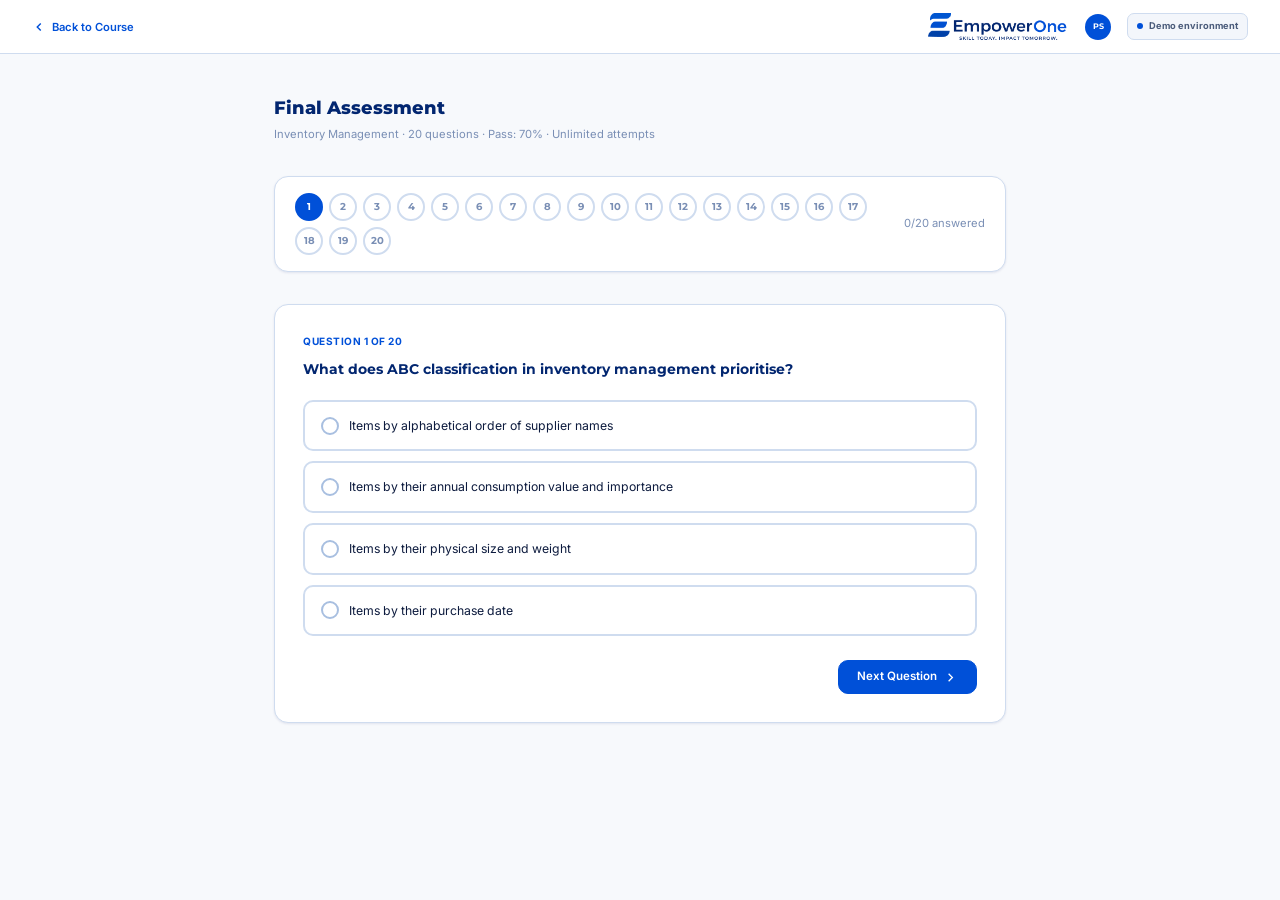
==== app/assessment.html @ 7cc4317b "Initial commit" ====
<!DOCTYPE html>
<html lang="en">
<head>
  <meta charset="UTF-8">
  <meta name="viewport" content="width=device-width, initial-scale=1.0">
  <title>Assessment — Inventory Management | EmpowerOne</title>
  <link rel="stylesheet" href="../styles/app.css">
  <style>
    .assess-shell{max-width:780px;margin:0 auto;padding:40px 24px}
    .assess-header{display:flex;align-items:center;justify-content:space-between;margin-bottom:32px}
    .assess-title{font-family:var(--fh);font-size:1.25rem;font-weight:800;color:var(--navy)}
    .assess-meta{font-size:.8rem;color:var(--tm);margin-top:4px}
    .assess-prog{display:flex;align-items:center;gap:12px;margin-bottom:32px;padding:16px 20px;background:#fff;border:1px solid var(--border);border-radius:var(--rad-lg);box-shadow:var(--sh1)}
    .q-dots{display:flex;gap:6px;flex-wrap:wrap;flex:1}
    .qdot{width:28px;height:28px;border-radius:50%;border:2px solid var(--border);font-size:.68rem;font-weight:700;display:flex;align-items:center;justify-content:center;cursor:pointer;transition:all .15s;font-family:var(--fh);color:var(--tm)}
    .qdot:hover{border-color:var(--blue);color:var(--blue)}
    .qdot.answered{background:var(--blue-pale);border-color:var(--blue);color:var(--blue)}
    .qdot.current{background:var(--blue);border-color:var(--blue);color:#fff}
    .qdot.correct{background:var(--suc-bg);border-color:var(--success);color:var(--success)}
    .qdot.wrong{background:var(--dan-bg);border-color:var(--danger);color:var(--danger)}
    .q-card{background:#fff;border:1px solid var(--border);border-radius:var(--rad-lg);padding:28px;box-shadow:var(--sh1);margin-bottom:20px}
    .q-num{font-size:.72rem;font-weight:700;text-transform:uppercase;letter-spacing:.5px;color:var(--blue);margin-bottom:10px}
    .q-text{font-family:var(--fh);font-size:1.025rem;font-weight:700;color:var(--navy);line-height:1.45;margin-bottom:20px}
    .q-opts{display:flex;flex-direction:column;gap:10px}
    .q-actions{display:flex;justify-content:space-between;align-items:center;margin-top:24px}
    .result-card{background:#fff;border:1px solid var(--border);border-radius:20px;padding:48px;text-align:center;box-shadow:var(--sh2);max-width:520px;margin:0 auto}
    .result-score-circle{width:120px;height:120px;position:relative;margin:0 auto 24px}
    .result-score-circle svg{transform:rotate(-90deg)}
    .score-val{position:absolute;inset:0;display:flex;align-items:center;justify-content:center;flex-direction:column}
    .score-num{font-family:var(--fh);font-size:2.25rem;font-weight:800;line-height:1}
    .score-lbl{font-size:.7rem;color:var(--tm);font-weight:500}
    .result-badges{display:flex;justify-content:center;gap:16px;flex-wrap:wrap;margin:24px 0}
    .rb{padding:12px 20px;border-radius:var(--rad);text-align:center;min-width:120px}
    .rb-val{font-family:var(--fh);font-size:1.25rem;font-weight:800;margin-bottom:4px}
    .rb-lbl{font-size:.72rem;color:var(--ts);font-weight:500}
  </style>
</head>
<body style="background:var(--bg)">
<div id="topbar-assess" style="height:54px;background:#fff;border-bottom:1px solid var(--border);display:flex;align-items:center;padding:0 32px;gap:16px;position:sticky;top:0;z-index:100">
  <button onclick="window.location.href='learning-screen.html'" style="background:none;border:none;cursor:pointer;display:flex;align-items:center;gap:6px;font-size:.8rem;color:var(--blue);font-weight:600;font-family:var(--fb)">
    <svg width="14" height="14" viewBox="0 0 24 24" fill="none" stroke="currentColor" stroke-width="2.5"><polyline points="15 18 9 12 15 6"/></svg>
    Back to Course
  </button>
  <img src="../Images and Files/LOGO PNG.png" alt="EmpowerOne" style="height:28px;margin-left:auto">
  <div class="av av-sm" style="background:#0050D8">RK</div>
</div>

<!-- QUIZ SCREEN -->
<div id="quiz-screen">
<div class="assess-shell">
  <div class="assess-header">
    <div>
      <div class="assess-title">Final Assessment</div>
      <div class="assess-meta">Inventory Management · 20 questions · Pass: 70% · Unlimited attempts</div>
    </div>
  </div>

  <!-- Question Progress Dots -->
  <div class="assess-prog">
    <div class="q-dots" id="q-dots"></div>
    <div style="font-size:.8rem;color:var(--tm);white-space:nowrap;margin-left:12px">
      <span id="answered-count">0</span>/20 answered
    </div>
  </div>

  <!-- Question Card -->
  <div class="q-card">
    <div class="q-num" id="q-num">Question 1 of 20</div>
    <div class="q-text" id="q-text">Loading question...</div>
    <div class="q-opts" id="q-opts"></div>
    <div class="q-actions">
      <button class="btn btn-secondary" id="prev-btn" onclick="prevQ()" style="display:none">
        <svg width="14" height="14" viewBox="0 0 24 24" fill="none" stroke="currentColor" stroke-width="2"><polyline points="15 18 9 12 15 6"/></svg>
        Previous
      </button>
      <span></span>
      <button class="btn btn-primary" id="next-btn" onclick="nextQ()">
        Next Question
        <svg width="14" height="14" viewBox="0 0 24 24" fill="none" stroke="currentColor" stroke-width="2"><polyline points="9 18 15 12 9 6"/></svg>
      </button>
    </div>
  </div>

  <div style="display:flex;justify-content:center">
    <button class="btn btn-success btn-lg" onclick="submitAssessment()" id="submit-btn" style="display:none">
      Submit Assessment
      <svg width="16" height="16" viewBox="0 0 24 24" fill="none" stroke="currentColor" stroke-width="2"><path d="M22 2L11 13"/><path d="M22 2L15 22 11 13 2 9l20-7z"/></svg>
    </button>
  </div>
</div>
</div>

<!-- RESULT SCREEN -->
<div id="result-screen" style="display:none;padding:40px 24px">
  <div class="result-card">
    <div id="result-icon"></div>
    <div class="result-score-circle">
      <svg width="120" height="120" viewBox="0 0 120 120">
        <circle cx="60" cy="60" r="50" fill="none" stroke="var(--border)" stroke-width="10"/>
        <circle id="score-ring" cx="60" cy="60" r="50" fill="none" stroke-width="10" stroke-dasharray="314" stroke-dashoffset="94" stroke-linecap="round"/>
      </svg>
      <div class="score-val">
        <span class="score-num" id="score-num">84%</span>
        <span class="score-lbl">Score</span>
      </div>
    </div>
    <div id="result-title" style="font-family:var(--fh);font-size:1.5rem;font-weight:800;margin-bottom:8px"></div>
    <p id="attempt-number" class="fs-xs t-tm"></p>
    <p id="result-msg"></p>
    <div class="result-badges">
      <div class="rb" style="background:var(--blue-pale)">
        <div class="rb-val t-blue" id="res-correct">17/20</div>
        <div class="rb-lbl">Correct</div>
      </div>
      <div class="rb" style="background:var(--dan-bg)">
        <div class="rb-val t-danger" id="res-wrong">3/20</div>
        <div class="rb-lbl">Incorrect</div>
      </div>
      <div class="rb" style="background:var(--suc-bg)">
        <div class="rb-val t-success">70%</div>
        <div class="rb-lbl">Pass Mark</div>
      </div>
    </div>
    <div style="display:flex;gap:12px;justify-content:center;flex-wrap:wrap;margin-top:8px">
      <button class="btn btn-secondary" onclick="retakeAssessment()">Retake Assessment</button>
      <button class="btn btn-primary" onclick="window.location.href='learner-dashboard.html'">
        Back to Dashboard
        <svg width="14" height="14" viewBox="0 0 24 24" fill="none" stroke="currentColor" stroke-width="2"><polyline points="9 18 15 12 9 6"/></svg>
      </button>
    </div>
  </div>
</div>

<script src="../js/demo-store.js"></script>
<script>
const learnerId = sessionStorage.getItem('empowerone.demoUserId') || 'user-learner';
const learningStorageKey = `empowerone.inventory.learning.${learnerId}`;
const questions = [
  { q: "What does ABC classification in inventory management prioritise?", opts: ["Items by alphabetical order of supplier names", "Items by their annual consumption value and importance", "Items by their physical size and weight", "Items by their purchase date"], ans: 1 },
  { q: "Which inventory method ensures that goods received first are used or shipped first?", opts: ["LIFO (Last In First Out)", "FEFO (First Expired First Out)", "FIFO (First In First Out)", "Random allocation"], ans: 2 },
  { q: "What is cycle counting in warehouse management?", opts: ["Counting all inventory once a year", "Counting inventory items in rotation throughout the year", "Counting items only when a discrepancy is reported", "Counting items when a new batch arrives"], ans: 1 },
  { q: "In ABC analysis, which category typically represents the highest value but fewest items?", opts: ["Category C", "Category B", "Category A", "Category D"], ans: 2 },
  { q: "What is the primary purpose of safety stock in inventory management?", opts: ["To increase revenue by holding more goods", "To protect against stockouts due to demand variability or supply delays", "To reduce storage costs", "To comply with FIFO requirements"], ans: 1 },
  { q: "Which metric measures the number of times inventory is sold and replaced in a given period?", opts: ["Stock turnover ratio", "Lead time", "Reorder point", "Economic order quantity"], ans: 0 },
  { q: "FEFO is most critical in which type of industry?", opts: ["Automotive manufacturing", "Software development", "Food processing and pharmaceuticals", "Heavy machinery"], ans: 2 },
  { q: "What does 'lead time' refer to in inventory management?", opts: ["Time taken to deliver to the customer", "Time between placing an order and receiving it", "Time to count inventory", "Time to process a sales invoice"], ans: 1 },
  { q: "Which of the following is NOT a typical goal of inventory management?", opts: ["Minimising stockouts", "Reducing holding costs", "Maximising warehouse space usage", "Ensuring on-time delivery"], ans: 2 },
  { q: "What is the Economic Order Quantity (EOQ) model used for?", opts: ["Determining the optimal number of suppliers", "Finding the ideal order size to minimise total inventory costs", "Scheduling production runs", "Calculating warehouse capacity"], ans: 1 },
  { q: "In a manufacturing context, 'dead stock' refers to:", opts: ["Items that have been discontinued from production", "Inventory that has not moved or sold in a defined period", "Damaged goods in transit", "Stock reserved for export"], ans: 1 },
  { q: "Which document is used to record goods received from a supplier?", opts: ["Purchase Order (PO)", "Sales Invoice", "Goods Receipt Note (GRN)", "Bill of Lading"], ans: 2 },
  { q: "The '5S' methodology in a warehouse primarily helps with:", opts: ["Financial reporting", "Workplace organisation and efficiency", "Supplier evaluation", "Customer relationship management"], ans: 1 },
  { q: "What triggers a reorder in a reorder point (ROP) system?", opts: ["When stock expires", "When inventory level falls to a predefined minimum quantity", "When a customer complaint is received", "At the end of each financial quarter"], ans: 1 },
  { q: "Which of the following is a consequence of overstocking?", opts: ["Frequent stockouts", "Higher holding and obsolescence costs", "Lower supplier reliability", "Reduced order fulfilment speed"], ans: 1 },
  { q: "In an ERP system, a stock keeping unit (SKU) is used to:", opts: ["Track individual inventory items uniquely", "Calculate employee attendance", "Generate customer invoices", "Monitor production downtime"], ans: 0 },
  { q: "What is 'consignment stock' in supply chain management?", opts: ["Stock owned by the buyer but stored at the supplier's facility", "Stock owned by the supplier but stored at the buyer's facility", "Stock held at a government warehouse", "Stock damaged and awaiting disposal"], ans: 1 },
  { q: "Which of the following best describes a Kanban system?", opts: ["A financial planning tool", "A visual pull-based inventory replenishment system", "A supplier evaluation framework", "An ERP module for HR management"], ans: 1 },
  { q: "When carrying out a stock count, which practice is considered best?", opts: ["Counting during peak production hours", "Counting without reference to existing records first", "Using only digital systems without physical verification", "Counting only high-value items"], ans: 1 },
  { q: "What is the main benefit of an automated inventory management system over manual methods?", opts: ["It eliminates the need for warehouse staff", "It provides real-time visibility, reduces errors, and speeds up operations", "It requires no internet connectivity", "It works independently of supplier relationships"], ans: 1 }
];

let currentQ = 0;
let answers = new Array(20).fill(null);
let timerSecs = 1967;

// Build dots
const dotsEl = document.getElementById('q-dots');
questions.forEach((_, i) => {
  const d = document.createElement('div');
  d.className = 'qdot' + (i === 0 ? ' current' : '');
  d.textContent = i + 1;
  d.onclick = () => goToQ(i);
  dotsEl.appendChild(d);
});

function renderQ() {
  const q = questions[currentQ];
  document.getElementById('q-num').textContent = `Question ${currentQ+1} of ${questions.length}`;
  document.getElementById('q-text').textContent = q.q;
  const opts = document.getElementById('q-opts');
  opts.innerHTML = '';
  q.opts.forEach((opt, i) => {
    const el = document.createElement('div');
    el.className = 'mcq-opt' + (answers[currentQ] === i ? ' sel' : '');
    el.innerHTML = `<div class="mcq-radio"></div><span>${opt}</span>`;
    el.onclick = () => selectOpt(i);
    opts.appendChild(el);
  });
  // Dots
  document.querySelectorAll('.qdot').forEach((d, i) => {
    d.className = 'qdot';
    if (answers[i] !== null) d.classList.add('answered');
    if (i === currentQ) d.classList.add('current');
  });
  document.getElementById('prev-btn').style.display = currentQ > 0 ? '' : 'none';
  document.getElementById('next-btn').textContent = currentQ < questions.length - 1 ? 'Next Question' : 'Review Answers';
  document.getElementById('next-btn').innerHTML = currentQ < questions.length - 1
    ? 'Next Question <svg width="14" height="14" viewBox="0 0 24 24" fill="none" stroke="currentColor" stroke-width="2"><polyline points="9 18 15 12 9 6"/></svg>'
    : 'Review Answers <svg width="14" height="14" viewBox="0 0 24 24" fill="none" stroke="currentColor" stroke-width="2"><polyline points="9 18 15 12 9 6"/></svg>';
  const answered = answers.filter(a => a !== null).length;
  document.getElementById('answered-count').textContent = answered;
  document.getElementById('submit-btn').style.display = answered === questions.length ? 'inline-flex' : 'none';
}

function selectOpt(i) {
  answers[currentQ] = i;
  renderQ();
}

function nextQ() {
  if (currentQ < questions.length - 1) { currentQ++; renderQ(); }
}
function prevQ() {
  if (currentQ > 0) { currentQ--; renderQ(); }
}
function goToQ(i) { currentQ = i; renderQ(); }

function submitAssessment() {
  let learningState;
  try { learningState = JSON.parse(localStorage.getItem(learningStorageKey) || '{}'); }
  catch (error) { learningState = {}; }
  if (!Array.isArray(learningState.completed) || learningState.completed.length < 27) {
    alert('Complete all required course content before submitting the final assessment.');
    return;
  }
  let correct = 0;
  answers.forEach((a, i) => { if (a === questions[i].ans) correct++; });
  const pct = Math.round((correct / questions.length) * 100);
  const passed = pct >= 70;
  let attemptRecord;
  try {
    attemptRecord=EmpowerOneData.submitAttempt(learnerId,'inventory-management',correct,questions.length);
  } catch(error) {
    document.getElementById('quiz-screen').insertAdjacentHTML('afterbegin',`<div class="alert alert-warn assessment-error" role="alert">${error.message.replace(/[&<>"']/g,char=>({'&':'&amp;','<':'&lt;','>':'&gt;','"':'&quot;',"'":'&#39;'}[char]))}</div>`);
    return;
  }
  learningState.assessmentPassed = Boolean(learningState.assessmentPassed || attemptRecord.passed);
  learningState.bestScore = Math.max(Number(learningState.bestScore) || 0, pct);
  localStorage.setItem(learningStorageKey, JSON.stringify(learningState));
  document.getElementById('quiz-screen').style.display = 'none';
  document.getElementById('result-screen').style.display = 'block';
  document.getElementById('score-num').textContent = pct + '%';
  const ring = document.getElementById('score-ring');
  const circumference = 314;
  const offset = circumference - (circumference * pct / 100);
  ring.style.strokeDashoffset = offset;
  ring.style.stroke = passed ? 'var(--success)' : 'var(--danger)';
  const iconEl = document.getElementById('result-icon');
  if (passed) {
    iconEl.innerHTML = `<div style="width:72px;height:72px;border-radius:50%;background:var(--suc-bg);display:flex;align-items:center;justify-content:center;margin:0 auto 16px"><svg width="32" height="32" viewBox="0 0 24 24" fill="none" stroke="var(--success)" stroke-width="2.5"><path d="M20 6L9 17l-5-5"/></svg></div>`;
    document.getElementById('result-title').textContent = 'Assessment Passed!';
    document.getElementById('result-title').style.color = 'var(--success)';
    document.getElementById('result-msg').textContent = `Excellent work! You scored ${pct}% and have completed the Inventory Management course. Your completion has been recorded.`;
  } else {
    iconEl.innerHTML = `<div style="width:72px;height:72px;border-radius:50%;background:var(--dan-bg);display:flex;align-items:center;justify-content:center;margin:0 auto 16px"><svg width="32" height="32" viewBox="0 0 24 24" fill="none" stroke="var(--danger)" stroke-width="2.5"><line x1="18" y1="6" x2="6" y2="18"/><line x1="6" y1="6" x2="18" y2="18"/></svg></div>`;
    document.getElementById('result-title').textContent = 'Not Passed';
    document.getElementById('result-title').style.color = 'var(--danger)';
    document.getElementById('result-msg').textContent = `You scored ${pct}%, just below the 70% pass mark. Don't worry — you have unlimited attempts. Review the course and try again.`;
  }
  document.getElementById('res-correct').textContent = correct + '/' + questions.length;
  document.getElementById('res-wrong').textContent = (questions.length - correct) + '/' + questions.length;
  document.getElementById('attempt-number').textContent = `Attempt ${attemptRecord.attemptNumber} · Unlimited attempts`;
}

function retakeAssessment() {
  answers = new Array(20).fill(null);
  currentQ = 0;
  timerSecs = 1967;
  document.getElementById('quiz-screen').style.display = 'block';
  document.getElementById('result-screen').style.display = 'none';
  renderQ();
}

renderQ();
</script>
</body>
</html>
---- styles/app.css ----
﻿@import url("https://fonts.googleapis.com/css2?family=Montserrat:wght@400;500;600;700;800&family=Inter:wght@300;400;500;600;700&display=swap");
*,*::before,*::after{box-sizing:border-box;margin:0;padding:0}
:root{--navy:#022670;--blue:#0050D8;--blue-lt:#3B78FF;--blue-pale:#E8F0FE;--bg:#F7F9FC;--surface:#F3F6FB;--border:#CFDCEF;--border-s:#A8BFE0;--tp:#0D1B3E;--ts:#4A5B7A;--tm:#7A8FB5;--tl:#A8BACF;--white:#fff;--success:#0D7A4E;--suc-bg:#E6F6F0;--warn:#A05C00;--warn-bg:#FEF3E2;--danger:#C41A1A;--dan-bg:#FDEAEA;--sw:240px;--fh:'Montserrat',sans-serif;--fb:'Inter',sans-serif;--rad:10px;--rad-lg:14px;--s1:4px;--s2:8px;--s3:12px;--s4:16px;--s5:20px;--s6:24px;--s8:32px;--sh1:0 1px 3px rgba(2,38,112,.06),0 1px 2px rgba(2,38,112,.04);--sh2:0 4px 12px rgba(2,38,112,.08),0 2px 4px rgba(2,38,112,.04);--sh3:0 10px 30px rgba(2,38,112,.12)}
html{font-size:14px}
body{font-family:var(--fb);background:var(--bg);color:var(--tp);line-height:1.6;-webkit-font-smoothing:antialiased}
h1,h2,h3,h4,h5{font-family:var(--fh);color:var(--navy);line-height:1.2}
h1{font-size:1.75rem;font-weight:700}
h2{font-size:1.375rem;font-weight:700}
h3{font-size:1.15rem;font-weight:700}
h4{font-size:1rem;font-weight:600}
h5{font-size:.875rem;font-weight:600}
p{color:var(--ts);font-size:.875rem}
a{color:var(--blue);text-decoration:none}
ul{list-style:none}
img{max-width:100%;display:block}
::-webkit-scrollbar{width:5px;height:5px}
::-webkit-scrollbar-track{background:var(--surface)}
::-webkit-scrollbar-thumb{background:var(--border-s);border-radius:3px}

/* SHELL */
.shell{display:flex;min-height:100vh}
.sidebar{width:var(--sw);background:var(--white);border-right:1px solid var(--border);display:flex;flex-direction:column;position:fixed;top:0;left:0;bottom:0;z-index:100}
.sidebar-logo{padding:18px 20px;border-bottom:1px solid var(--border);display:flex;align-items:center}
.sidebar-logo img{height:32px}
.snav{flex:1;padding:8px 0;overflow-y:auto}
.snav-section{font-size:.6rem;font-weight:700;text-transform:uppercase;letter-spacing:1px;color:var(--tm);padding:16px 20px 6px;margin-top:8px}
.snav-item{display:flex;align-items:center;gap:10px;padding:9px 20px;color:var(--ts);font-size:.825rem;font-weight:500;cursor:pointer;transition:all .15s;position:relative;text-decoration:none}
.snav-item svg{width:16px;height:16px;flex-shrink:0;opacity:.7}
.snav-item:hover{background:var(--surface);color:var(--navy)}
.snav-item:hover svg{opacity:1}
.snav-item.active{background:var(--blue-pale);color:var(--blue);font-weight:600}
.snav-item.active svg{opacity:1}
.snav-item.active::before{content:'';position:absolute;left:0;top:0;bottom:0;width:3px;background:var(--blue);border-radius:0 3px 3px 0}
.snav-badge{margin-left:auto;background:var(--blue);color:#fff;font-size:.6rem;font-weight:700;padding:2px 6px;border-radius:999px;min-width:18px;text-align:center}
.sidebar-foot{padding:12px 16px;border-top:1px solid var(--border)}
.suser{display:flex;align-items:center;gap:10px;padding:8px;border-radius:var(--rad);cursor:pointer;transition:background .15s}
.suser:hover{background:var(--surface)}
.suser-info{flex:1;min-width:0}
.suser-name{font-size:.8rem;font-weight:600;color:var(--tp);white-space:nowrap;overflow:hidden;text-overflow:ellipsis}
.suser-role{font-size:.7rem;color:var(--tm)}
.av{display:flex;align-items:center;justify-content:center;border-radius:50%;background:var(--blue);color:#fff;font-weight:700;font-family:var(--fh);flex-shrink:0}
.av-md{width:34px;height:34px;font-size:.72rem}
.av-lg{width:44px;height:44px;font-size:.9rem}
.av-sm{width:26px;height:26px;font-size:.6rem}

/* TOPBAR */
.topbar{height:58px;background:var(--white);border-bottom:1px solid var(--border);display:flex;align-items:center;justify-content:space-between;padding:0 var(--s8);position:sticky;top:0;z-index:50;min-width:0}
.tb-left{display:flex;align-items:center;gap:12px}
.tb-right{display:flex;align-items:center;gap:8px}
.topbar .tb-right{position:relative}
.command-search-icon{position:absolute;left:10px;top:50%;transform:translateY(-50%);width:14px;height:14px;color:var(--tm);pointer-events:none}
.breadcrumb{display:flex;align-items:center;gap:6px;font-size:.82rem;color:var(--tm)}
.breadcrumb .sep{color:var(--tl)}
.breadcrumb .cur{color:var(--tp);font-weight:500}
.tb-search{position:relative}
.tb-search input{background:var(--surface);border:1px solid var(--border);border-radius:999px;padding:6px 14px 6px 34px;font-size:.82rem;width:200px;outline:none;transition:all .15s;font-family:var(--fb);color:var(--tp)}
.tb-search input:focus{width:260px;border-color:var(--blue);background:#fff}
.tb-search svg{position:absolute;left:10px;top:50%;transform:translateY(-50%);color:var(--tm);pointer-events:none;width:14px;height:14px}
.icon-btn{background:none;border:none;cursor:pointer;padding:7px;color:var(--ts);border-radius:var(--rad);transition:background .15s;display:flex;align-items:center;position:relative}
.icon-btn:hover{background:var(--surface)}
.notif-dot{position:absolute;top:5px;right:5px;width:7px;height:7px;background:var(--danger);border-radius:50%;border:2px solid #fff}

/* MAIN */
.main{margin-left:var(--sw);flex:1;min-width:0;display:flex;flex-direction:column}
.page{padding:var(--s8);flex:1;min-width:0}

/* PAGE HEADER */
.ph{display:flex;align-items:flex-start;justify-content:space-between;margin-bottom:var(--s8);gap:16px}
.ph-left h1{margin-bottom:4px}
.ph-left p{font-size:.82rem;color:var(--tm)}
.ph-right{display:flex;gap:10px;align-items:center;flex-shrink:0}

/* BUTTONS */
.btn{display:inline-flex;align-items:center;justify-content:center;gap:6px;font-family:var(--fb);font-size:.825rem;font-weight:600;padding:7px 18px;border-radius:var(--rad);border:1.5px solid transparent;cursor:pointer;transition:all .15s;line-height:1;white-space:nowrap;min-height:34px}
.btn-primary{background:var(--blue);color:#fff;border-color:var(--blue)}
.btn-primary:hover{background:#003FB5;box-shadow:0 4px 12px rgba(0,80,216,.3)}
.btn-secondary{background:#fff;color:var(--tp);border-color:var(--border-s)}
.btn-secondary:hover{border-color:var(--blue);color:var(--blue);background:var(--blue-pale)}
.btn-ghost{background:transparent;color:var(--blue);border-color:transparent}
.btn-ghost:hover{background:var(--blue-pale)}
.btn-danger{background:var(--danger);color:#fff;border-color:var(--danger)}
.btn-danger:hover{background:#A01515}
.btn-success{background:var(--success);color:#fff;border-color:var(--success)}
.btn-sm{padding:5px 12px;font-size:.78rem;min-height:28px}
.btn-lg{padding:10px 24px;font-size:.925rem;min-height:42px;border-radius:10px}
.btn:disabled{opacity:.45;cursor:not-allowed}
.btn svg{width:15px;height:15px}

/* CARDS */
.card{background:#fff;border:1px solid var(--border);border-radius:var(--rad-lg);padding:var(--s6);box-shadow:var(--sh1)}
.card-header{display:flex;align-items:center;justify-content:space-between;margin-bottom:var(--s5)}
.card-title{font-family:var(--fh);font-size:.9rem;font-weight:700;color:var(--navy)}

/* KPI */
.kpi-grid{display:grid;grid-template-columns:repeat(4,1fr);gap:var(--s5)}
.kpi{background:#fff;border:1px solid var(--border);border-radius:var(--rad-lg);padding:var(--s5) var(--s6);box-shadow:var(--sh1);transition:box-shadow .15s,transform .15s}
.kpi:hover{box-shadow:var(--sh2);transform:translateY(-1px)}
.kpi-icon{width:40px;height:40px;border-radius:var(--rad);display:flex;align-items:center;justify-content:center;margin-bottom:var(--s4);flex-shrink:0}
.ki-blue{background:var(--blue-pale);color:var(--blue)}
.ki-navy{background:#E8EDF9;color:var(--navy)}
.ki-green{background:var(--suc-bg);color:var(--success)}
.ki-warn{background:var(--warn-bg);color:var(--warn)}
.ki-red{background:var(--dan-bg);color:var(--danger)}
.kpi-value{font-family:var(--fh);font-size:1.875rem;font-weight:800;color:var(--navy);line-height:1;margin-bottom:4px}
.kpi-label{font-size:.75rem;color:var(--tm);font-weight:500}
.kpi-delta{display:inline-flex;align-items:center;gap:3px;font-size:.7rem;font-weight:700;margin-top:6px}
.kpi-delta.up{color:var(--success)}
.kpi-delta.down{color:var(--danger)}

/* TABLES */
.table-wrap{background:#fff;border:1px solid var(--border);border-radius:var(--rad-lg);overflow:hidden}
table{width:100%;border-collapse:collapse;font-size:.82rem}
thead tr{background:var(--surface);border-bottom:1px solid var(--border)}
thead th{padding:10px 16px;text-align:left;font-weight:600;color:var(--ts);font-size:.74rem;text-transform:uppercase;letter-spacing:.4px;white-space:nowrap}
tbody tr{border-bottom:1px solid var(--border);transition:background .1s}
tbody tr:last-child{border-bottom:none}
tbody tr:hover{background:var(--surface)}
tbody td{padding:12px 16px;color:var(--tp);vertical-align:middle}

/* BADGES */
.badge{display:inline-flex;align-items:center;gap:4px;padding:3px 9px;border-radius:999px;font-size:.7rem;font-weight:700;white-space:nowrap}
.badge::before{content:'';width:5px;height:5px;border-radius:50%;background:currentColor;flex-shrink:0}
.b-active,.b-approved,.b-published,.b-completed{background:var(--suc-bg);color:var(--success)}
.b-inactive,.b-draft{background:var(--surface);color:var(--ts)}
.b-pending,.b-review,.b-inprogress{background:var(--warn-bg);color:var(--warn)}
.b-rejected,.b-overdue{background:var(--dan-bg);color:var(--danger)}
.b-notstarted{background:var(--surface);color:var(--tm)}
.b-blue{background:var(--blue-pale);color:var(--blue)}

/* PROGRESS */
.pbar{height:6px;background:var(--surface);border-radius:999px;overflow:hidden}
.pfill{height:100%;border-radius:999px;background:var(--blue);transition:width .3s}
.pfill.green{background:var(--success)}
.pfill.warn{background:#F59E0B}
.pbar-sm{height:4px}
.pbar-lg{height:10px}

/* FORMS */
.form-group{display:flex;flex-direction:column;gap:6px}
.form-label{font-size:.74rem;font-weight:700;color:var(--ts);text-transform:uppercase;letter-spacing:.3px}
.form-input,.form-select,.form-textarea{font-family:var(--fb);font-size:.875rem;color:var(--tp);background:#fff;border:1.5px solid var(--border);border-radius:var(--rad);padding:9px 12px;width:100%;transition:all .15s;outline:none;min-height:38px}
.form-input::placeholder,.form-textarea::placeholder{color:var(--tl)}
.form-input:focus,.form-select:focus,.form-textarea:focus{border-color:var(--blue);box-shadow:0 0 0 3px rgba(0,80,216,.1)}
.form-textarea{resize:vertical;min-height:90px;line-height:1.6}
.form-hint{font-size:.72rem;color:var(--tm)}
.form-row{display:grid;gap:16px}
.fr-2{grid-template-columns:1fr 1fr}
.fr-3{grid-template-columns:1fr 1fr 1fr}

/* SEARCH */
.search-wrap{position:relative}
.search-wrap .form-input{padding-left:34px}
.search-icon{position:absolute;left:10px;top:50%;transform:translateY(-50%);color:var(--tm);pointer-events:none;width:14px;height:14px}

/* MODAL */
.modal-overlay{position:fixed;inset:0;background:rgba(2,38,112,.35);backdrop-filter:blur(4px);z-index:1000;display:flex;align-items:center;justify-content:center;padding:24px;animation:fadein .15s ease}
.modal{background:#fff;border-radius:20px;box-shadow:0 20px 60px rgba(2,38,112,.2);width:100%;max-width:560px;max-height:90vh;overflow-y:auto;animation:slideup .2s ease}
.modal-lg{max-width:820px}
.modal-header{padding:var(--s6);border-bottom:1px solid var(--border);display:flex;align-items:center;justify-content:space-between}
.modal-body{padding:var(--s6)}
.modal-footer{padding:12px var(--s6);border-top:1px solid var(--border);display:flex;justify-content:flex-end;gap:10px}
@keyframes fadein{from{opacity:0}to{opacity:1}}
@keyframes slideup{from{opacity:0;transform:translateY(16px)}to{opacity:1;transform:translateY(0)}}

/* TABS */
.tabs{display:flex;border-bottom:2px solid var(--border);margin-bottom:var(--s6)}
.tab{padding:9px 18px;font-size:.825rem;font-weight:500;color:var(--tm);cursor:pointer;border-bottom:2px solid transparent;margin-bottom:-2px;transition:all .15s}
.tab:hover{color:var(--navy)}
.tab.active{color:var(--blue);border-bottom-color:var(--blue);font-weight:700}

/* GRID */
.g2{display:grid;grid-template-columns:1fr 1fr;gap:var(--s5)}
.g3{display:grid;grid-template-columns:1fr 1fr 1fr;gap:var(--s5)}
.g4{display:grid;grid-template-columns:repeat(4,1fr);gap:var(--s5)}
.g-left-right{display:grid;grid-template-columns:280px 1fr;gap:var(--s5)}

/* FLEX */
.flex{display:flex}
.aic{align-items:center}
.aifs{align-items:flex-start}
.jcb{justify-content:space-between}
.jcc{justify-content:center}
.gap2{gap:var(--s2)}
.gap3{gap:var(--s3)}
.gap4{gap:var(--s4)}
.gap5{gap:var(--s5)}
.gap6{gap:var(--s6)}
.f1{flex:1}
.fw{flex-wrap:wrap}
.fcol{flex-direction:column}

/* SPACING */
.mt2{margin-top:var(--s2)}.mt3{margin-top:var(--s3)}.mt4{margin-top:var(--s4)}.mt5{margin-top:var(--s5)}.mt6{margin-top:var(--s6)}.mt8{margin-top:var(--s8)}
.mb2{margin-bottom:var(--s2)}.mb3{margin-bottom:var(--s3)}.mb4{margin-bottom:var(--s4)}.mb5{margin-bottom:var(--s5)}.mb6{margin-bottom:var(--s6)}
.p4{padding:var(--s4)}.p5{padding:var(--s5)}.p6{padding:var(--s6)}

/* DIVIDER */
.divider{height:1px;background:var(--border);margin:var(--s5) 0}

/* TAG */
.tag{display:inline-flex;align-items:center;padding:2px 8px;background:var(--surface);border:1px solid var(--border);border-radius:999px;font-size:.68rem;font-weight:500;color:var(--ts)}

/* EMPTY STATE */
.empty{display:flex;flex-direction:column;align-items:center;justify-content:center;padding:64px 24px;text-align:center}
.empty svg{width:48px;height:48px;color:var(--tl);margin-bottom:16px}
.empty h3{font-size:.95rem;margin-bottom:8px;color:var(--ts)}
.empty p{font-size:.82rem;max-width:280px;margin-bottom:20px}

/* ALERT */
.alert{display:flex;align-items:flex-start;gap:10px;padding:12px 16px;border-radius:var(--rad);font-size:.82rem;border-left:3px solid}
.alert-info{background:var(--blue-pale);color:var(--blue);border-color:var(--blue)}
.alert-success{background:var(--suc-bg);color:var(--success);border-color:var(--success)}
.alert-warn{background:var(--warn-bg);color:var(--warn);border-color:#F59E0B}
.alert-danger{background:var(--dan-bg);color:var(--danger);border-color:var(--danger)}

/* UPLOAD */
.upload-area{border:2px dashed var(--border-s);border-radius:var(--rad-lg);padding:36px;text-align:center;cursor:pointer;transition:all .15s;background:var(--surface)}
.upload-area:hover,.upload-area.drag{border-color:var(--blue);background:var(--blue-pale)}

/* COURSE CARD */
.cc-card{background:#fff;border:1px solid var(--border);border-radius:var(--rad-lg);overflow:hidden;transition:box-shadow .15s,transform .15s;cursor:pointer}
.cc-card:hover{box-shadow:var(--sh2);transform:translateY(-2px)}
.cc-thumb{height:130px;display:flex;align-items:center;justify-content:center;position:relative;overflow:hidden}
.cc-card-body{padding:var(--s5)}
.cc-card-meta{display:flex;justify-content:space-between;font-size:.75rem;color:var(--tm);margin-top:10px}

/* MODULE LIST */
.mod-item{display:flex;align-items:center;gap:10px;padding:9px 12px;border-radius:var(--rad);cursor:pointer;transition:background .1s;font-size:.82rem}
.mod-item:hover{background:var(--surface)}
.mod-item.active{background:var(--blue-pale)}
.mod-ic{width:26px;height:26px;border-radius:6px;display:flex;align-items:center;justify-content:center;flex-shrink:0;font-size:.65rem}
.mi-done{background:var(--suc-bg);color:var(--success)}
.mi-active{background:var(--blue-pale);color:var(--blue)}
.mi-lock{background:var(--surface);color:var(--tm)}

/* MCQ */
.mcq-opt{display:flex;align-items:center;gap:10px;padding:14px 16px;border:2px solid var(--border);border-radius:var(--rad);cursor:pointer;transition:all .15s;font-size:.875rem}
.mcq-opt:hover{border-color:var(--blue);background:var(--blue-pale)}
.mcq-opt.sel{border-color:var(--blue);background:var(--blue-pale);color:var(--blue);font-weight:600}
.mcq-opt.correct{border-color:var(--success);background:var(--suc-bg);color:var(--success)}
.mcq-opt.wrong{border-color:var(--danger);background:var(--dan-bg);color:var(--danger)}
.mcq-radio{width:18px;height:18px;border:2px solid var(--border-s);border-radius:50%;flex-shrink:0;display:flex;align-items:center;justify-content:center}
.mcq-opt.sel .mcq-radio,.mcq-opt.correct .mcq-radio{border-color:currentColor}
.mcq-opt.sel .mcq-radio::after,.mcq-opt.correct .mcq-radio::after{content:'';width:8px;height:8px;border-radius:50%;background:currentColor}

/* TEXT UTILS */
.t-navy{color:var(--navy)}.t-blue{color:var(--blue)}.t-ts{color:var(--ts)}.t-tm{color:var(--tm)}.t-success{color:var(--success)}.t-warn{color:var(--warn)}.t-danger{color:var(--danger)}.t-white{color:#fff}
.fw5{font-weight:500}.fw6{font-weight:600}.fw7{font-weight:700}.fw8{font-weight:800}
.fs-xs{font-size:.7rem}.fs-sm{font-size:.8rem}.fs-base{font-size:.875rem}.fs-lg{font-size:1rem}.fs-xl{font-size:1.25rem}

/* VIDEO PLAYER */
.video-player{background:#000;border-radius:var(--rad-lg);overflow:hidden;aspect-ratio:16/9;position:relative;display:flex;align-items:center;justify-content:center}
.video-player video{width:100%;height:100%;object-fit:contain}
.video-controls{position:absolute;bottom:0;left:0;right:0;background:linear-gradient(transparent,rgba(0,0,0,.8));padding:16px 16px 12px;display:flex;align-items:center;gap:10px;opacity:0;transition:opacity .2s}
.video-player:hover .video-controls{opacity:1}
.vc-btn{background:none;border:none;cursor:pointer;color:#fff;display:flex;align-items:center;padding:4px}
.vc-prog{flex:1;height:4px;background:rgba(255,255,255,.3);border-radius:4px;cursor:pointer;position:relative}
.vc-fill{height:100%;background:#fff;border-radius:4px;pointer-events:none}
.vc-time{font-size:.7rem;color:#fff;font-family:var(--fb);white-space:nowrap}

/* RESPONSIVE & ACCESSIBLE APPLICATION BASE */
:focus-visible{outline:3px solid rgba(0,80,216,.38);outline-offset:2px}
button,a,input,select,textarea{-webkit-tap-highlight-color:transparent}
button:disabled{cursor:not-allowed;opacity:.55}
*[hidden]{display:none!important}
.table-wrap{overflow-x:auto}
.modal-overlay[style*="display: none"]{pointer-events:none}
.spoc-kpi-grid{grid-template-columns:repeat(3,minmax(0,1fr))}
.chart-fallback{display:flex;flex-direction:column;gap:12px;margin-top:14px}
.fallback-row{display:grid;grid-template-columns:110px minmax(50px,1fr) 36px;align-items:center;gap:10px;font-size:.74rem;color:var(--ts)}
.fallback-row>span{min-width:0;overflow-wrap:anywhere}
.fallback-row strong{text-align:right;color:var(--navy);font-size:.75rem}
.status-fallback{min-height:180px;display:flex;align-items:center;justify-content:center;gap:28px;margin-top:10px}
.status-total{width:112px;height:112px;border:12px solid var(--blue-pale);border-radius:50%;display:flex;flex-direction:column;align-items:center;justify-content:center;box-shadow:inset 0 0 0 12px #0D7A4E;color:var(--navy)}
.status-total strong{font-family:var(--fh);font-size:1.2rem}.status-total span{font-size:.65rem;color:var(--tm)}
.status-legend{display:flex;align-items:center;gap:8px;font-size:.75rem;color:var(--ts);margin:8px 0}
.status-legend i{width:8px;height:8px;border-radius:50%}.status-legend b{margin-left:8px;color:var(--navy)}
.chart-ready .chart-fallback,.chart-ready .status-fallback{display:none}
.demo-environment-badge{display:inline-flex;align-items:center;gap:6px;padding:5px 9px;border:1px solid var(--border);border-radius:7px;background:#F3F6FB;color:var(--ts);font-size:.66rem;font-weight:700;white-space:nowrap}
.demo-environment-badge::before{content:"";width:6px;height:6px;border-radius:50%;background:var(--blue)}
.app-toast{position:fixed;right:24px;bottom:24px;z-index:1200;display:none;max-width:min(420px,calc(100vw - 32px));padding:13px 17px;border:1px solid rgba(255,255,255,.18);border-radius:10px;background:var(--navy);box-shadow:0 8px 24px rgba(2,38,112,.2);color:#fff;font-size:.8rem;line-height:1.5}
.app-toast.show{display:block;animation:toast-in .18s ease-out}
@keyframes toast-in{from{opacity:0;transform:translateY(5px)}to{opacity:1;transform:translateY(0)}}
.tb-search{position:relative}
.command-results,.notification-panel{position:absolute;top:calc(100% + 10px);right:0;z-index:300;min-width:300px;max-width:min(380px,calc(100vw - 24px));padding:8px;background:#fff;border:1px solid var(--border);border-radius:12px;box-shadow:0 12px 34px rgba(2,38,112,.14)}
.command-results[hidden],.notification-panel[hidden]{display:none}
.command-result{display:flex;flex-direction:column;gap:2px;padding:9px 10px;border-radius:8px;color:var(--tp);text-decoration:none}
.command-result:hover,.command-result:focus-visible{background:var(--surface);text-decoration:none}
.command-result strong{font-size:.8rem}.command-result span,.command-empty{font-size:.7rem;color:var(--tm)}.command-empty{padding:12px;margin:0}
.notification-trigger{position:relative}.notification-count{position:absolute;top:0;right:0;min-width:14px;height:14px;padding:0 3px;border-radius:99px;background:var(--danger);color:#fff;font-size:.56rem;line-height:14px}
.notification-panel{right:0;width:320px}.notification-heading{padding:8px 10px 10px;font:700 .82rem var(--fh);color:var(--navy);border-bottom:1px solid var(--border)}
.notification-item{display:flex;flex-direction:column;gap:3px;padding:10px;border-bottom:1px solid var(--border)}.notification-item:last-of-type{border-bottom:0}.notification-item strong{font-size:.76rem}.notification-item span{font-size:.7rem;color:var(--ts)}.notification-item.unread{background:#F3F6FB}
.notification-clear{width:100%;padding:9px;border:0;border-top:1px solid var(--border);background:#fff;color:var(--blue);font:600 .72rem var(--fb);cursor:pointer}
[style*="linear-gradient"]{background-image:none!important;background-color:#022670!important}

@media(max-width:1100px){
	:root{--sw:216px}
	.page{padding:24px}
	.topbar{padding:0 16px}
	.tb-search input{width:160px}
	.ph{flex-direction:column;align-items:stretch}
	.ph-right{flex-wrap:wrap;justify-content:flex-start}
	.kpi-grid,.g4,.spoc-kpi-grid{grid-template-columns:repeat(2,minmax(0,1fr))}
	.g3{grid-template-columns:repeat(2,minmax(0,1fr))}
	.g-left-right{grid-template-columns:240px minmax(0,1fr)}
}
@media(max-width:1100px){
	.topbar{height:auto;min-height:58px;padding-top:8px;padding-bottom:8px;flex-wrap:wrap;row-gap:8px}
	.topbar .tb-left{flex:1 1 100%;min-width:0}
	.topbar .tb-right{flex:1 1 100%;min-width:0;justify-content:flex-end;flex-wrap:wrap}
}
@media(max-width:760px){
	:root{--sw:0px}
	html{font-size:14px}
	.shell{display:block}
	.sidebar{position:relative;inset:auto;width:100%;height:auto;max-height:none;border-right:0;border-bottom:1px solid var(--border)}
	.sidebar-logo{padding:12px 16px}
	.sidebar-logo img{height:28px}
	.snav{display:flex;gap:4px;padding:8px 12px;overflow-x:auto;white-space:nowrap}
	.snav-section{display:none}
	.snav-item{padding:9px 12px;border-radius:8px;flex:0 0 auto}
	.snav-item.active::before{left:8px;right:8px;top:auto;bottom:0;width:auto;height:2px;border-radius:2px 2px 0 0}
	.sidebar-foot{display:none}
	.main,.topbar{margin-left:0}
	.topbar{height:auto;min-height:54px;padding:10px 16px;gap:10px;flex-wrap:wrap}
	.topbar .tb-left{flex:1 1 100%;min-width:0}
	.topbar .tb-right{flex:1 1 100%;min-width:0;justify-content:flex-end;flex-wrap:wrap}
	.tb-search input,.tb-search input:focus{width:min(42vw,220px)}
	.page{padding:20px 16px}
	.ph{flex-direction:column;align-items:stretch;margin-bottom:24px}
	.ph-right{flex-wrap:wrap}
	.ph-right>*{flex:1 1 auto}
	.kpi-grid,.g4,.g3,.g2,.g-left-right,.spoc-kpi-grid{grid-template-columns:minmax(0,1fr)}
	.kpi-grid{gap:12px}
	.card{padding:18px}
	.card-header{align-items:flex-start;gap:12px;flex-wrap:wrap}
	.card-header>div{flex-wrap:wrap}
	table{min-width:760px}
	.table-wrap table{font-size:.78rem}
	.form-row.fr-2,.form-row.fr-3{grid-template-columns:minmax(0,1fr)}
	.modal-overlay{padding:12px;align-items:flex-end}
	.modal{max-height:92vh;border-radius:18px 18px 10px 10px}
	.modal-header,.modal-body{padding:18px}
	.modal-footer{padding:12px 18px}
	.resume-course-card>div{flex-wrap:wrap;align-items:flex-start!important}
	.resume-course-card>div>.f1{flex:1 1 calc(100% - 92px);min-width:0}
	.resume-course-card>div>.btn{width:100%}
}
@media(max-width:460px){
	.tb-search{display:none}
	.breadcrumb{font-size:.76rem}
	.page{padding:16px 12px}
	.ph-right{display:grid;grid-template-columns:1fr}
	.kpi{padding:16px}
	.kpi-value{font-size:1.6rem}
	.btn{white-space:normal;text-align:center}
	.demo-environment-badge{font-size:0;padding:7px}.demo-environment-badge::before{width:7px;height:7px}
	.app-toast{right:12px;bottom:12px}
}
@media(prefers-reduced-motion:reduce){
	*,*::before,*::after{scroll-behavior:auto!important;animation-duration:.01ms!important;animation-iteration-count:1!important;transition-duration:.01ms!important}
}
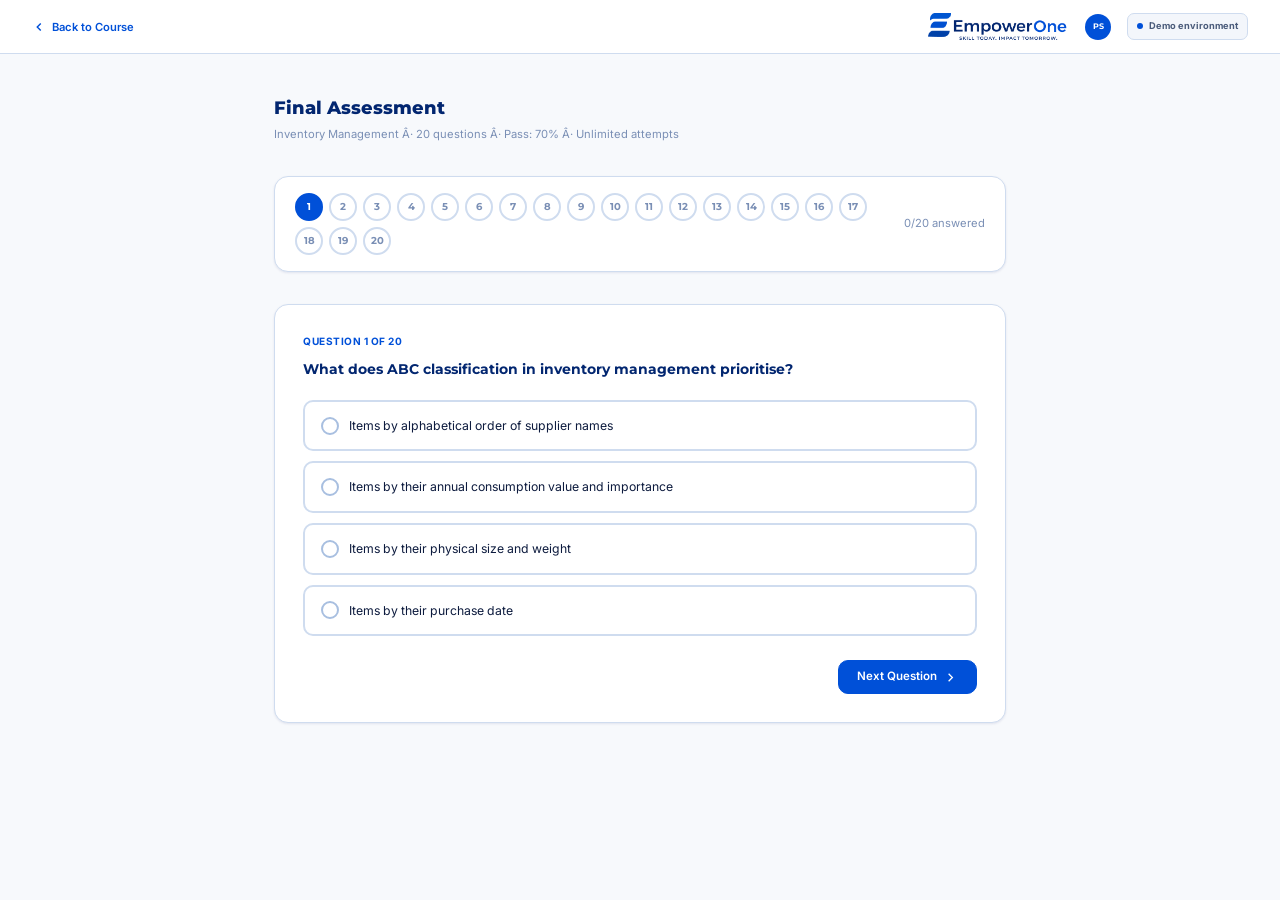
==== commit 34c67866: "fixed bugs" ====
--- a/app/assessment.html
+++ b/app/assessment.html
@@ -1,9 +1,9 @@
-<!DOCTYPE html>
+﻿<!DOCTYPE html>
 <html lang="en">
 <head>
   <meta charset="UTF-8">
   <meta name="viewport" content="width=device-width, initial-scale=1.0">
-  <title>Assessment — Inventory Management | EmpowerOne</title>
+  <title>Assessment â€” Inventory Management | EmpowerOne</title>
   <link rel="stylesheet" href="../styles/app.css">
   <style>
     .assess-shell{max-width:780px;margin:0 auto;padding:40px 24px}
@@ -41,7 +41,7 @@
     <svg width="14" height="14" viewBox="0 0 24 24" fill="none" stroke="currentColor" stroke-width="2.5"><polyline points="15 18 9 12 15 6"/></svg>
     Back to Course
   </button>
-  <img src="../Images and Files/LOGO PNG.png" alt="EmpowerOne" style="height:28px;margin-left:auto">
+  <img src="../assets/images/empowerone-logo.png" alt="EmpowerOne" style="height:28px;margin-left:auto">
   <div class="av av-sm" style="background:#0050D8">RK</div>
 </div>
 
@@ -51,7 +51,7 @@
   <div class="assess-header">
     <div>
       <div class="assess-title">Final Assessment</div>
-      <div class="assess-meta">Inventory Management · 20 questions · Pass: 70% · Unlimited attempts</div>
+      <div class="assess-meta">Inventory Management Â· 20 questions Â· Pass: 70% Â· Unlimited attempts</div>
     </div>
   </div>
 
@@ -254,11 +254,11 @@
     iconEl.innerHTML = `<div style="width:72px;height:72px;border-radius:50%;background:var(--dan-bg);display:flex;align-items:center;justify-content:center;margin:0 auto 16px"><svg width="32" height="32" viewBox="0 0 24 24" fill="none" stroke="var(--danger)" stroke-width="2.5"><line x1="18" y1="6" x2="6" y2="18"/><line x1="6" y1="6" x2="18" y2="18"/></svg></div>`;
     document.getElementById('result-title').textContent = 'Not Passed';
     document.getElementById('result-title').style.color = 'var(--danger)';
-    document.getElementById('result-msg').textContent = `You scored ${pct}%, just below the 70% pass mark. Don't worry — you have unlimited attempts. Review the course and try again.`;
+    document.getElementById('result-msg').textContent = `You scored ${pct}%, just below the 70% pass mark. Don't worry â€” you have unlimited attempts. Review the course and try again.`;
   }
   document.getElementById('res-correct').textContent = correct + '/' + questions.length;
   document.getElementById('res-wrong').textContent = (questions.length - correct) + '/' + questions.length;
-  document.getElementById('attempt-number').textContent = `Attempt ${attemptRecord.attemptNumber} · Unlimited attempts`;
+  document.getElementById('attempt-number').textContent = `Attempt ${attemptRecord.attemptNumber} Â· Unlimited attempts`;
 }
 
 function retakeAssessment() {
